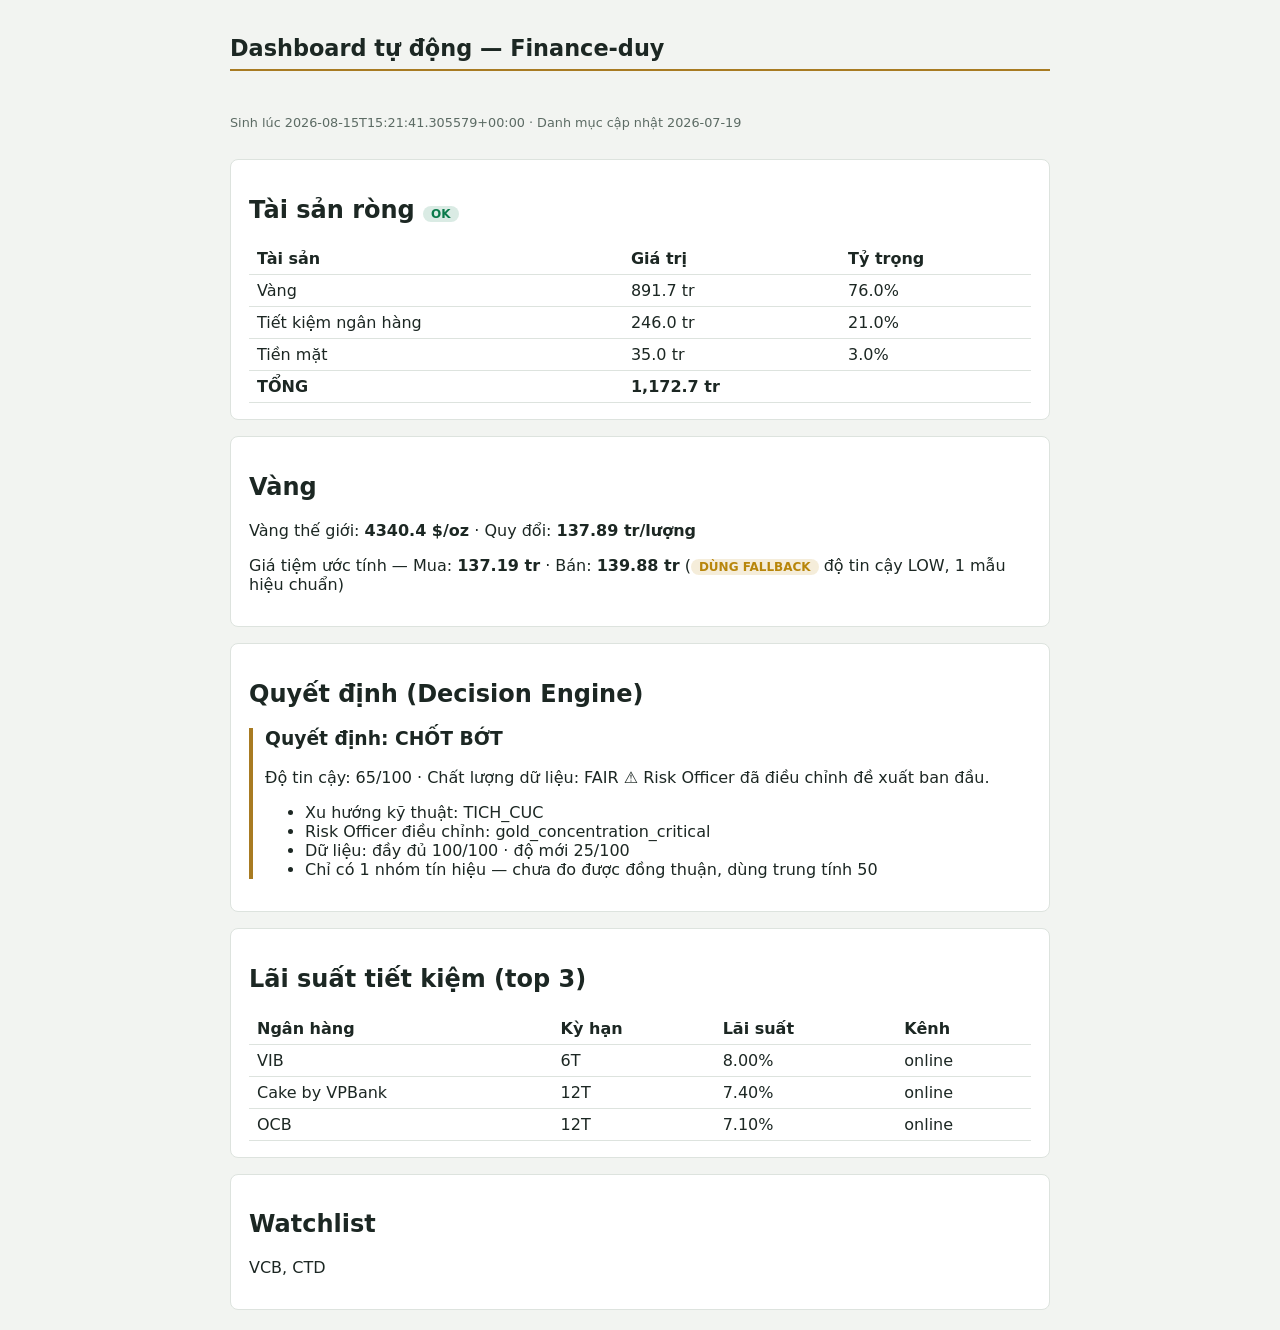
==== dashboard/auto_dashboard.html @ b8cb2273 "Khuyến nghị MUA cổ phiếu: từ "không thể" thành "có điều kiện" LỖI CẤU TRÚC: derive_initial_action ch" ====
<!doctype html>
<html lang="vi"><head><meta charset="utf-8">
<title>Dashboard tự động — Finance-duy</title>
<style>
:root{--bg:#F2F4F1;--surface:#fff;--ink:#1C2723;--muted:#5C6B64;--accent:#A87B22;--line:#DDE3DE;
--ok:#0B7A4B;--warn:#B8860B;--bad:#C2372F;}
@media (prefers-color-scheme: dark){:root{--bg:#0F1513;--surface:#161E1B;--ink:#E6EBE8;--muted:#93A29B;
--accent:#D4A94C;--line:#25302B;--ok:#3FBF87;--warn:#E0B84D;--bad:#E5685F;}}
body{background:var(--bg);color:var(--ink);font-family:system-ui,sans-serif;margin:0;padding:20px;}
.wrap{max-width:820px;margin:0 auto;display:flex;flex-direction:column;gap:16px;}
h1{font-size:1.4rem;border-bottom:2px solid var(--accent);padding-bottom:8px;}
section{background:var(--surface);border:1px solid var(--line);border-radius:8px;padding:16px 18px;}
table{width:100%;border-collapse:collapse;}
td,th{padding:6px 8px;border-bottom:1px solid var(--line);text-align:left;}
.num{font-variant-numeric:tabular-nums;}
.badge{display:inline-block;padding:1px 8px;border-radius:999px;font-size:.75rem;font-weight:600;}
.badge.ok{background:rgba(11,122,75,.15);color:var(--ok);}
.badge.warn{background:rgba(184,134,11,.15);color:var(--warn);}
.badge.bad{background:rgba(194,55,47,.15);color:var(--bad);}
.decision{border-left:4px solid var(--accent);padding-left:12px;}
.stamp{color:var(--muted);font-size:.8rem;}
</style></head><body><div class="wrap">
<h1>Dashboard tự động — Finance-duy</h1>
<p class="stamp">Sinh lúc 2026-08-15T15:21:41.305579+00:00 · Danh mục cập nhật 2026-07-19</p>

<section><h2>Tài sản ròng <span class="badge ok">OK</span></h2>
<table><tr><th>Tài sản</th><th>Giá trị</th><th>Tỷ trọng</th></tr><tr><td>Vàng</td><td class='num'>891.7 tr</td><td class='num'>76.0%</td></tr>
<tr><td>Tiết kiệm ngân hàng</td><td class='num'>246.0 tr</td><td class='num'>21.0%</td></tr>
<tr><td>Tiền mặt</td><td class='num'>35.0 tr</td><td class='num'>3.0%</td></tr>
<tr><td><strong>TỔNG</strong></td><td class='num'><strong>1,172.7 tr</strong></td><td></td></tr></table>
</section>

<section><h2>Vàng</h2><p>Vàng thế giới: <strong>4340.4 $/oz</strong> · Quy đổi: <strong>137.89 tr/lượng</strong></p><p>Giá tiệm ước tính — Mua: <strong>137.19 tr</strong> · Bán: <strong>139.88 tr</strong> (<span class="badge warn">DÙNG FALLBACK</span> độ tin cậy LOW, 1 mẫu hiệu chuẩn)</p></section>

<section><h2>Quyết định (Decision Engine)</h2><div class='decision'><h3>Quyết định: CHỐT BỚT</h3><p>Độ tin cậy: 65/100 · Chất lượng dữ liệu: FAIR ⚠️ Risk Officer đã điều chỉnh đề xuất ban đầu.</p><ul><li>Xu hướng kỹ thuật: TICH_CUC</li><li>Risk Officer điều chỉnh: gold_concentration_critical</li><li>Dữ liệu: đầy đủ 100/100 · độ mới 25/100</li><li>Chỉ có 1 nhóm tín hiệu — chưa đo được đồng thuận, dùng trung tính 50</li></ul></div></section>

<section><h2>Lãi suất tiết kiệm (top 3)</h2>
<table><tr><th>Ngân hàng</th><th>Kỳ hạn</th><th>Lãi suất</th><th>Kênh</th></tr><tr><td>VIB</td><td class='num'>6T</td><td class='num'>8.00%</td><td>online</td></tr>
<tr><td>Cake by VPBank</td><td class='num'>12T</td><td class='num'>7.40%</td><td>online</td></tr>
<tr><td>OCB</td><td class='num'>12T</td><td class='num'>7.10%</td><td>online</td></tr></table>
</section>

<section><h2>Watchlist</h2><p>VCB, CTD</p></section>

</div></body></html>
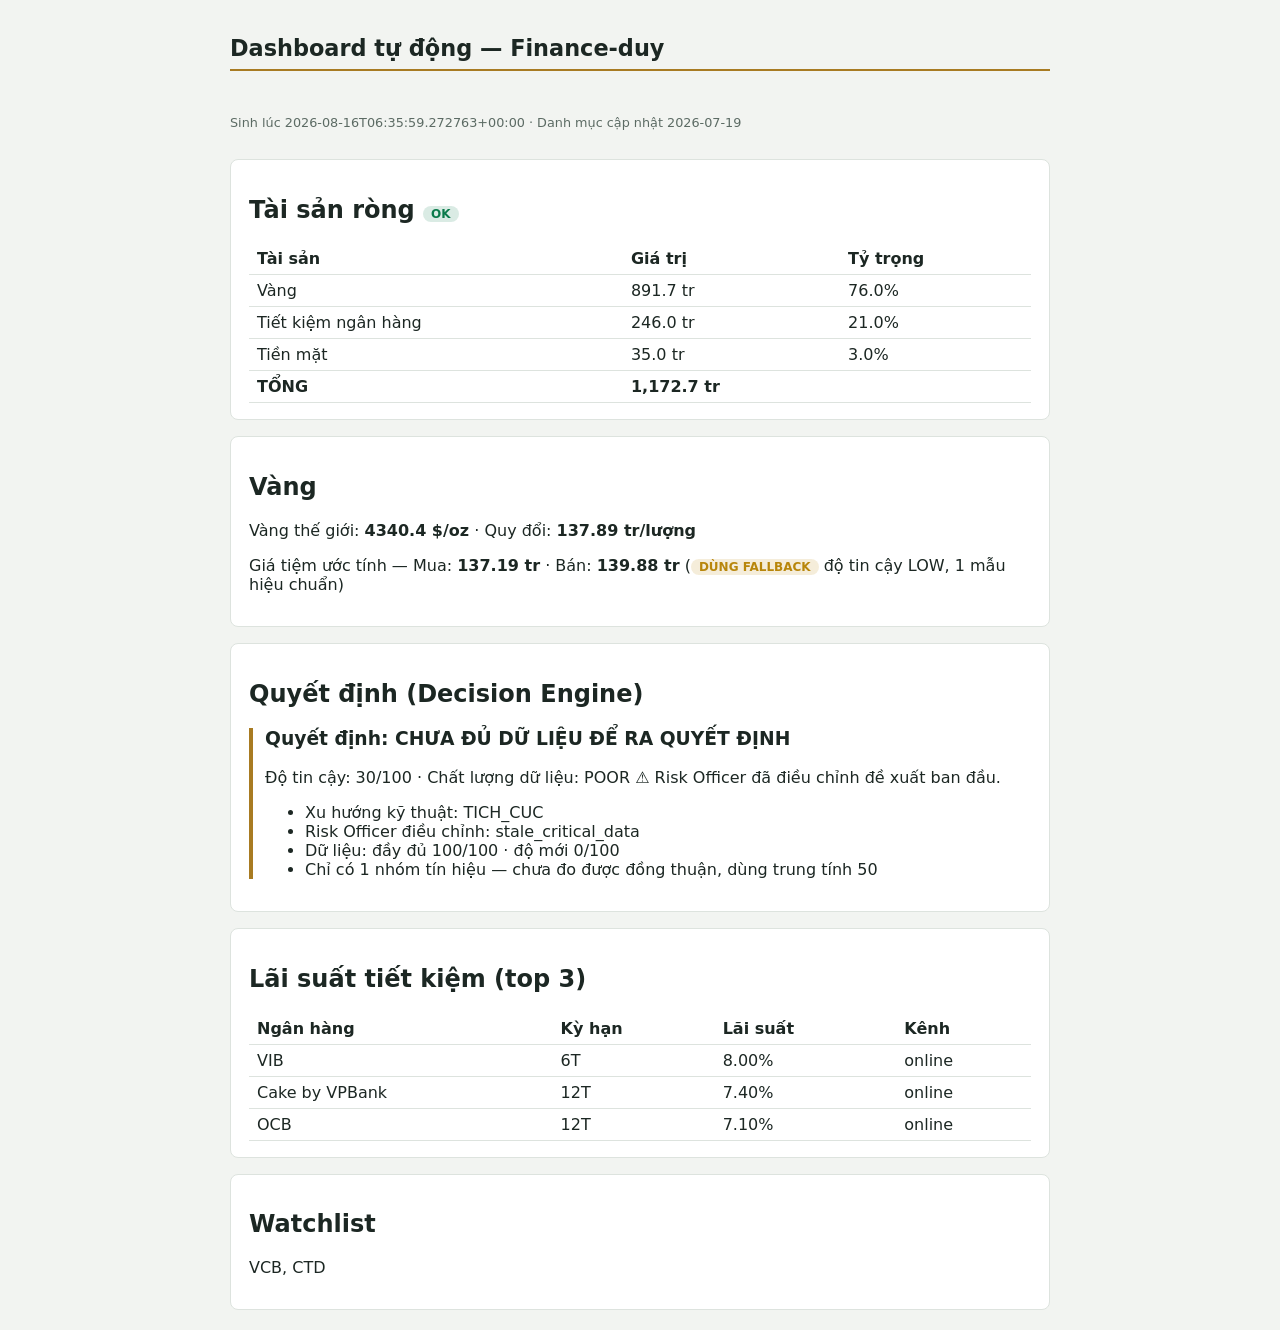
==== commit 4dee7b16: "Vòng đời vị thế: từ khuyến nghị MUA đến vị thế được quản lý Mở được nút MUA làm lộ ra năm lỗ hổng ph" ====
--- a/dashboard/auto_dashboard.html
+++ b/dashboard/auto_dashboard.html
@@ -21,7 +21,7 @@
 .stamp{color:var(--muted);font-size:.8rem;}
 </style></head><body><div class="wrap">
 <h1>Dashboard tự động — Finance-duy</h1>
-<p class="stamp">Sinh lúc 2026-08-15T15:21:41.305579+00:00 · Danh mục cập nhật 2026-07-19</p>
+<p class="stamp">Sinh lúc 2026-08-16T06:35:59.272763+00:00 · Danh mục cập nhật 2026-07-19</p>
 
 <section><h2>Tài sản ròng <span class="badge ok">OK</span></h2>
 <table><tr><th>Tài sản</th><th>Giá trị</th><th>Tỷ trọng</th></tr><tr><td>Vàng</td><td class='num'>891.7 tr</td><td class='num'>76.0%</td></tr>
@@ -32,7 +32,7 @@
 
 <section><h2>Vàng</h2><p>Vàng thế giới: <strong>4340.4 $/oz</strong> · Quy đổi: <strong>137.89 tr/lượng</strong></p><p>Giá tiệm ước tính — Mua: <strong>137.19 tr</strong> · Bán: <strong>139.88 tr</strong> (<span class="badge warn">DÙNG FALLBACK</span> độ tin cậy LOW, 1 mẫu hiệu chuẩn)</p></section>
 
-<section><h2>Quyết định (Decision Engine)</h2><div class='decision'><h3>Quyết định: CHỐT BỚT</h3><p>Độ tin cậy: 65/100 · Chất lượng dữ liệu: FAIR ⚠️ Risk Officer đã điều chỉnh đề xuất ban đầu.</p><ul><li>Xu hướng kỹ thuật: TICH_CUC</li><li>Risk Officer điều chỉnh: gold_concentration_critical</li><li>Dữ liệu: đầy đủ 100/100 · độ mới 25/100</li><li>Chỉ có 1 nhóm tín hiệu — chưa đo được đồng thuận, dùng trung tính 50</li></ul></div></section>
+<section><h2>Quyết định (Decision Engine)</h2><div class='decision'><h3>Quyết định: CHƯA ĐỦ DỮ LIỆU ĐỂ RA QUYẾT ĐỊNH</h3><p>Độ tin cậy: 30/100 · Chất lượng dữ liệu: POOR ⚠️ Risk Officer đã điều chỉnh đề xuất ban đầu.</p><ul><li>Xu hướng kỹ thuật: TICH_CUC</li><li>Risk Officer điều chỉnh: stale_critical_data</li><li>Dữ liệu: đầy đủ 100/100 · độ mới 0/100</li><li>Chỉ có 1 nhóm tín hiệu — chưa đo được đồng thuận, dùng trung tính 50</li></ul></div></section>
 
 <section><h2>Lãi suất tiết kiệm (top 3)</h2>
 <table><tr><th>Ngân hàng</th><th>Kỳ hạn</th><th>Lãi suất</th><th>Kênh</th></tr><tr><td>VIB</td><td class='num'>6T</td><td class='num'>8.00%</td><td>online</td></tr>
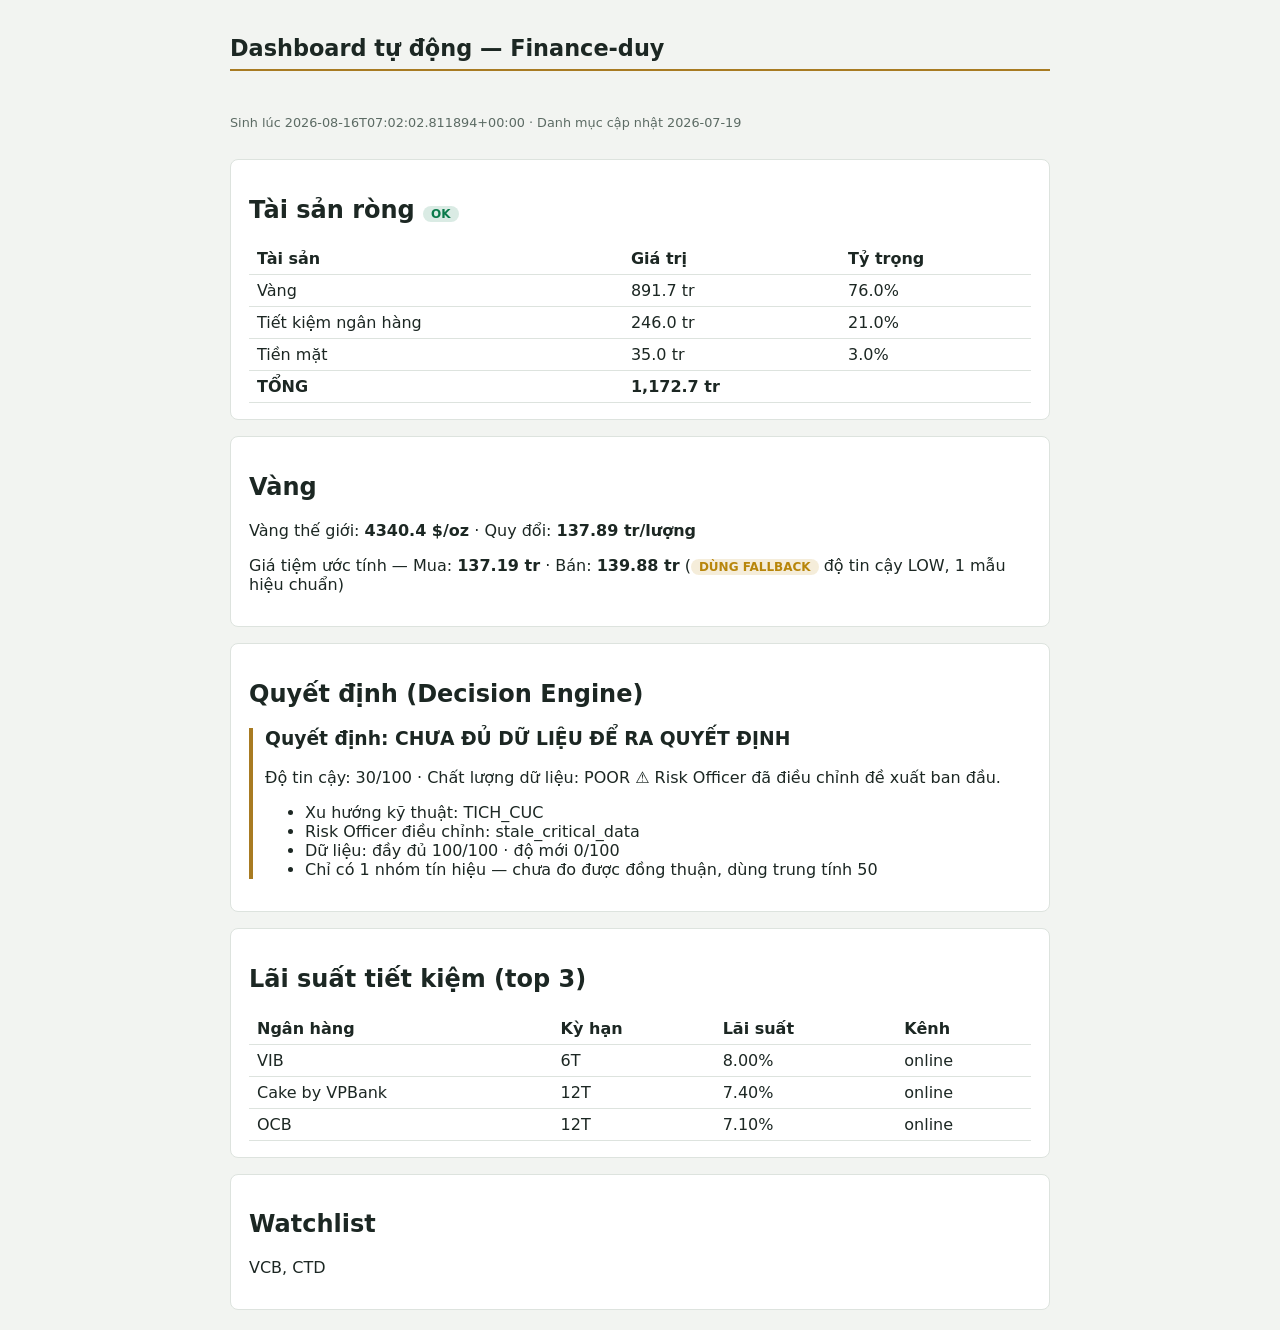
==== commit d6b2244d: "Tính thuế phí giao dịch và cổ tức vào khuyến nghị mua cổ phiếu Rào lợi suất dựng ở lượt trước so tiề" ====
--- a/dashboard/auto_dashboard.html
+++ b/dashboard/auto_dashboard.html
@@ -21,7 +21,7 @@
 .stamp{color:var(--muted);font-size:.8rem;}
 </style></head><body><div class="wrap">
 <h1>Dashboard tự động — Finance-duy</h1>
-<p class="stamp">Sinh lúc 2026-08-16T06:35:59.272763+00:00 · Danh mục cập nhật 2026-07-19</p>
+<p class="stamp">Sinh lúc 2026-08-16T07:02:02.811894+00:00 · Danh mục cập nhật 2026-07-19</p>
 
 <section><h2>Tài sản ròng <span class="badge ok">OK</span></h2>
 <table><tr><th>Tài sản</th><th>Giá trị</th><th>Tỷ trọng</th></tr><tr><td>Vàng</td><td class='num'>891.7 tr</td><td class='num'>76.0%</td></tr>
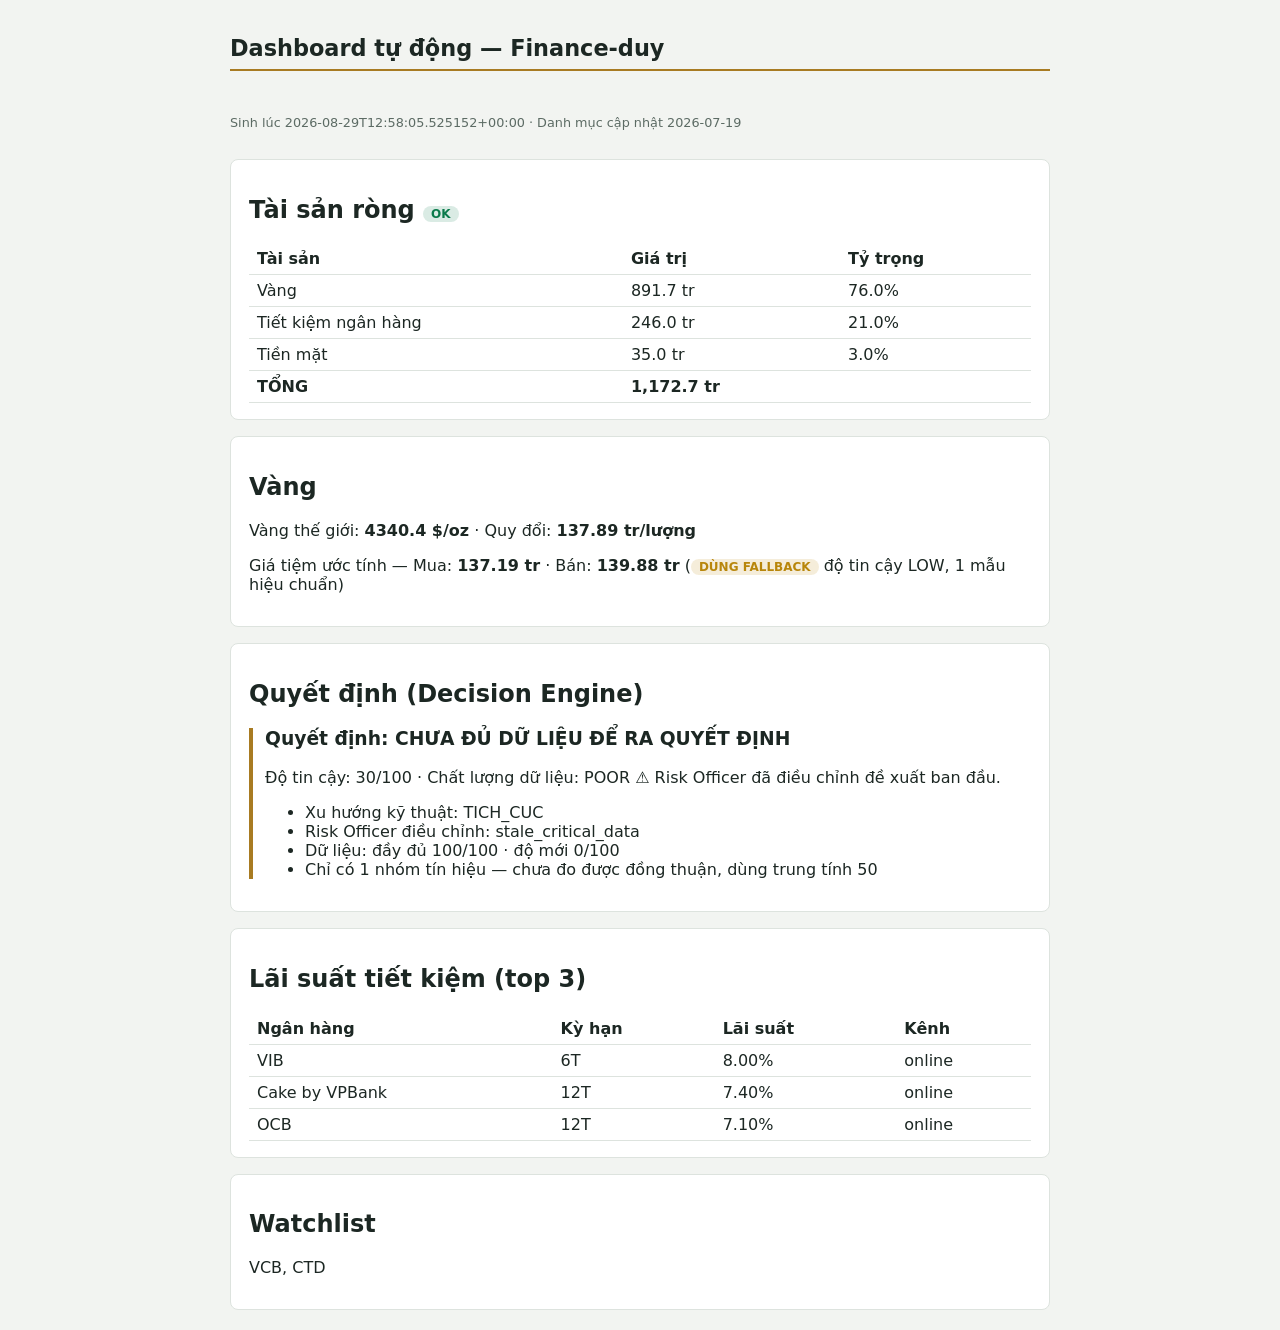
==== commit 00f90ae7: "Dữ liệu cũ phải chặn được khuyến nghị cổ phiếu, đúng như nó đang chặn vàng Cùng một lần chạy ngày 29" ====
--- a/dashboard/auto_dashboard.html
+++ b/dashboard/auto_dashboard.html
@@ -21,7 +21,7 @@
 .stamp{color:var(--muted);font-size:.8rem;}
 </style></head><body><div class="wrap">
 <h1>Dashboard tự động — Finance-duy</h1>
-<p class="stamp">Sinh lúc 2026-08-16T07:02:02.811894+00:00 · Danh mục cập nhật 2026-07-19</p>
+<p class="stamp">Sinh lúc 2026-08-29T12:58:05.525152+00:00 · Danh mục cập nhật 2026-07-19</p>
 
 <section><h2>Tài sản ròng <span class="badge ok">OK</span></h2>
 <table><tr><th>Tài sản</th><th>Giá trị</th><th>Tỷ trọng</th></tr><tr><td>Vàng</td><td class='num'>891.7 tr</td><td class='num'>76.0%</td></tr>
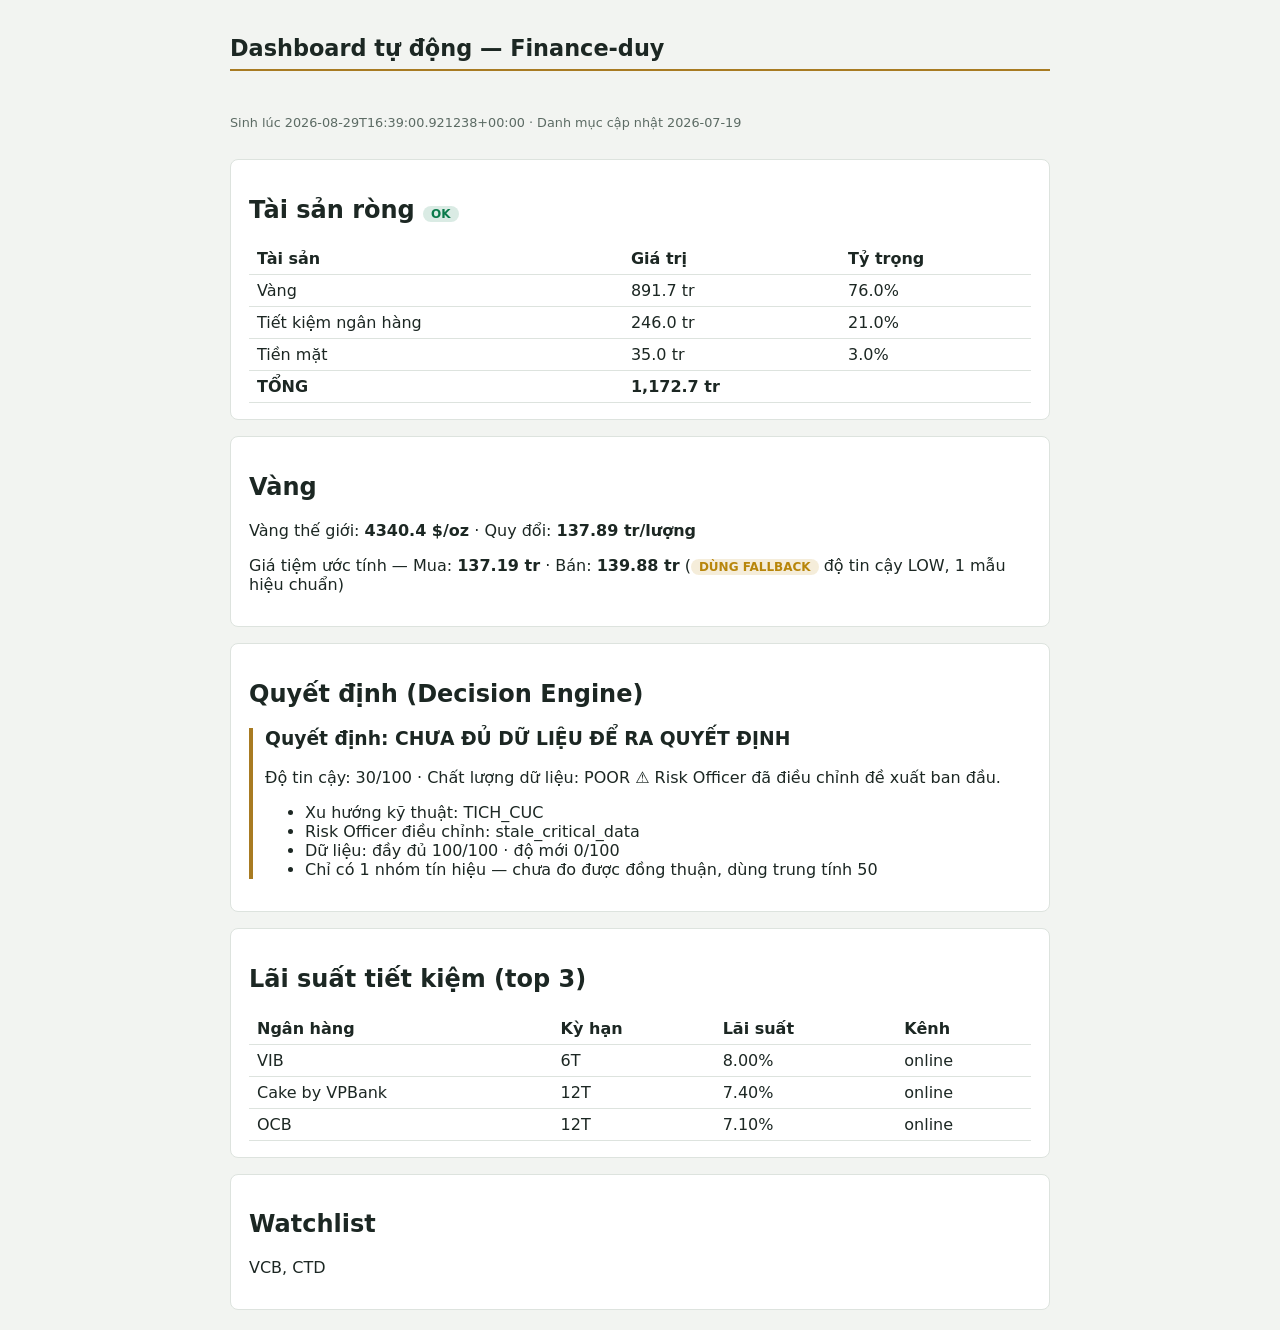
==== commit 79260a5b: "Rà soát toàn hệ thống: bốn lỗi, ba trong đó chỉ lộ ra khi CHẠY thật 1. fetch_market_snapshot.py ghi " ====
--- a/dashboard/auto_dashboard.html
+++ b/dashboard/auto_dashboard.html
@@ -21,7 +21,7 @@
 .stamp{color:var(--muted);font-size:.8rem;}
 </style></head><body><div class="wrap">
 <h1>Dashboard tự động — Finance-duy</h1>
-<p class="stamp">Sinh lúc 2026-08-29T12:58:05.525152+00:00 · Danh mục cập nhật 2026-07-19</p>
+<p class="stamp">Sinh lúc 2026-08-29T16:39:00.921238+00:00 · Danh mục cập nhật 2026-07-19</p>
 
 <section><h2>Tài sản ròng <span class="badge ok">OK</span></h2>
 <table><tr><th>Tài sản</th><th>Giá trị</th><th>Tỷ trọng</th></tr><tr><td>Vàng</td><td class='num'>891.7 tr</td><td class='num'>76.0%</td></tr>
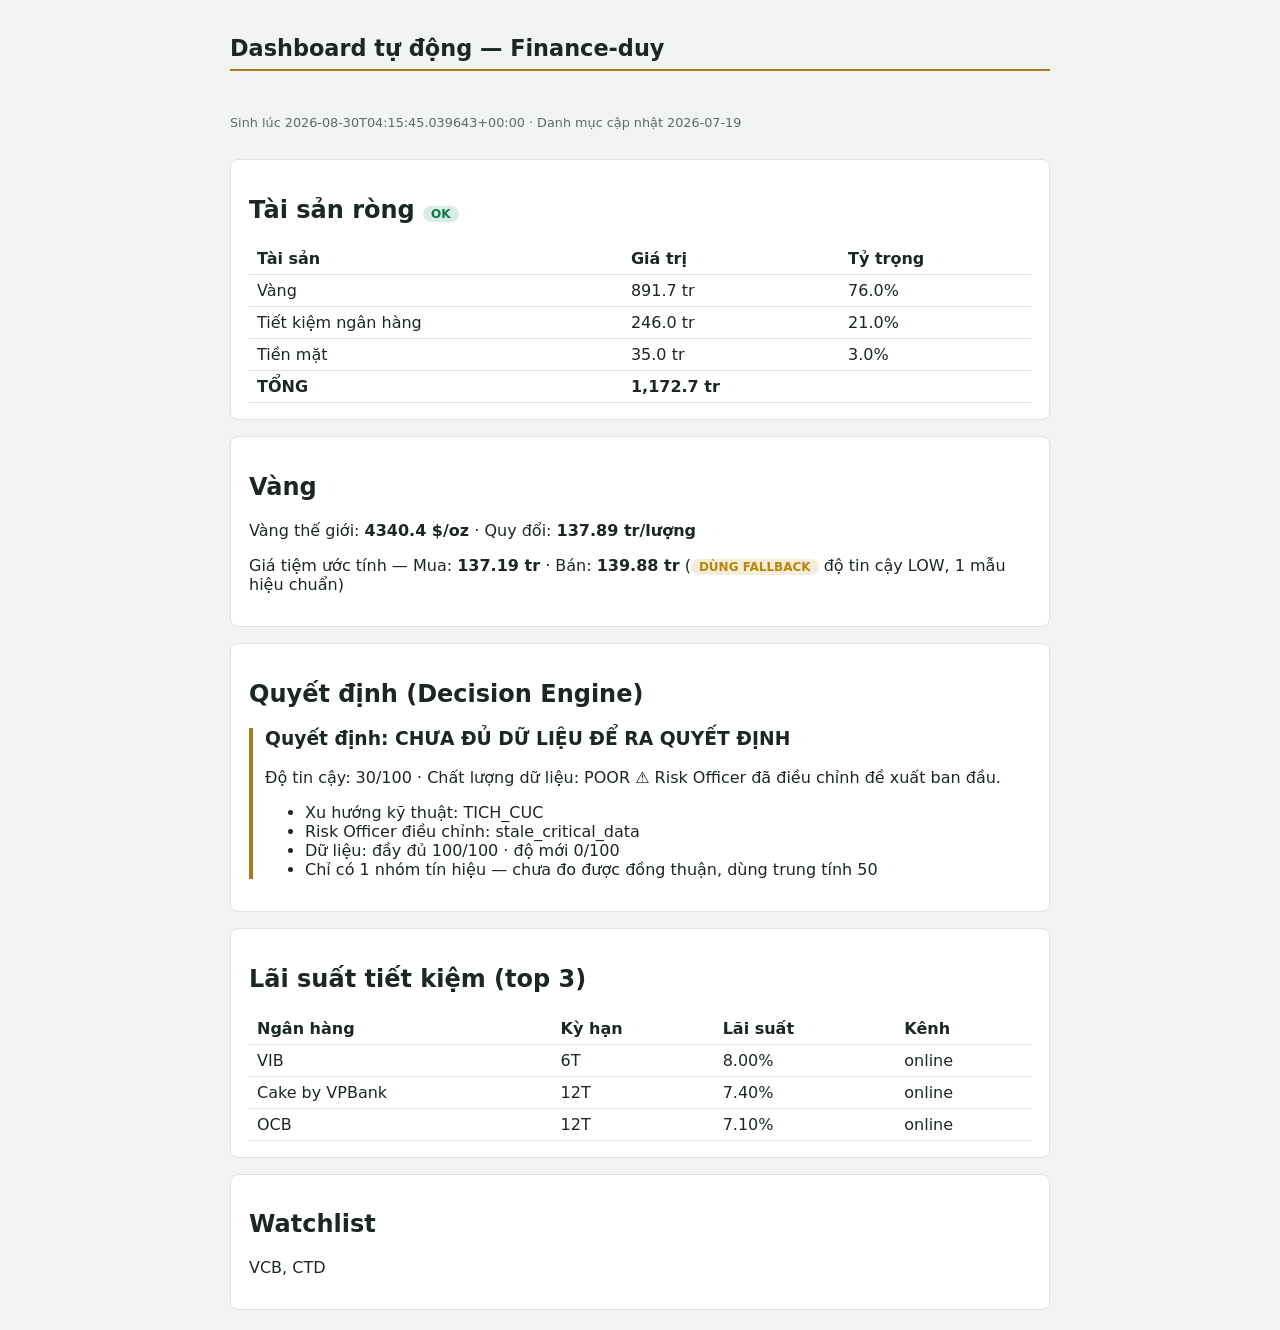
==== commit b4db3ac7: "Backtest tự chấm điểm mình cao hơn thực tế scripts/backtest.py tính lợi nhuận sau chi phí bằng công " ====
--- a/dashboard/auto_dashboard.html
+++ b/dashboard/auto_dashboard.html
@@ -21,7 +21,7 @@
 .stamp{color:var(--muted);font-size:.8rem;}
 </style></head><body><div class="wrap">
 <h1>Dashboard tự động — Finance-duy</h1>
-<p class="stamp">Sinh lúc 2026-08-29T16:39:00.921238+00:00 · Danh mục cập nhật 2026-07-19</p>
+<p class="stamp">Sinh lúc 2026-08-30T04:15:45.039643+00:00 · Danh mục cập nhật 2026-07-19</p>
 
 <section><h2>Tài sản ròng <span class="badge ok">OK</span></h2>
 <table><tr><th>Tài sản</th><th>Giá trị</th><th>Tỷ trọng</th></tr><tr><td>Vàng</td><td class='num'>891.7 tr</td><td class='num'>76.0%</td></tr>
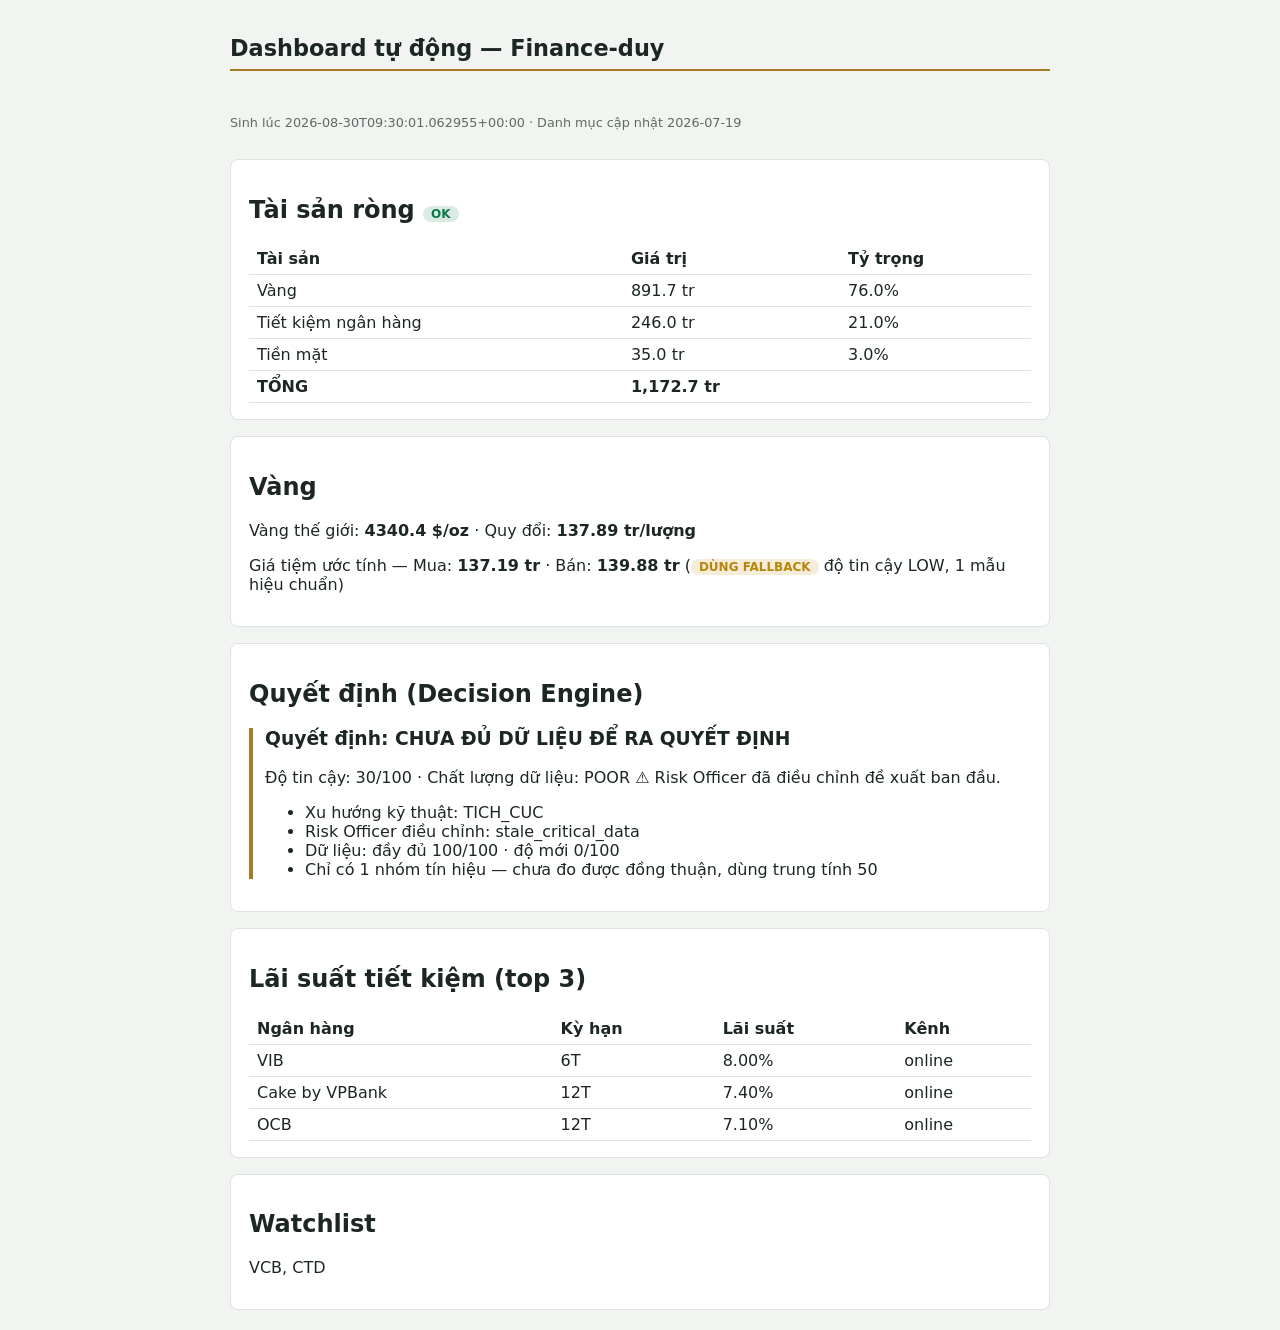
==== commit d854096c: "Thước đo độ chính xác đang tự bảo vệ mình scripts/review.py trên dữ liệu thật: "đã chấm điểm 0", acc" ====
--- a/dashboard/auto_dashboard.html
+++ b/dashboard/auto_dashboard.html
@@ -21,7 +21,7 @@
 .stamp{color:var(--muted);font-size:.8rem;}
 </style></head><body><div class="wrap">
 <h1>Dashboard tự động — Finance-duy</h1>
-<p class="stamp">Sinh lúc 2026-08-30T04:15:45.039643+00:00 · Danh mục cập nhật 2026-07-19</p>
+<p class="stamp">Sinh lúc 2026-08-30T09:30:01.062955+00:00 · Danh mục cập nhật 2026-07-19</p>
 
 <section><h2>Tài sản ròng <span class="badge ok">OK</span></h2>
 <table><tr><th>Tài sản</th><th>Giá trị</th><th>Tỷ trọng</th></tr><tr><td>Vàng</td><td class='num'>891.7 tr</td><td class='num'>76.0%</td></tr>
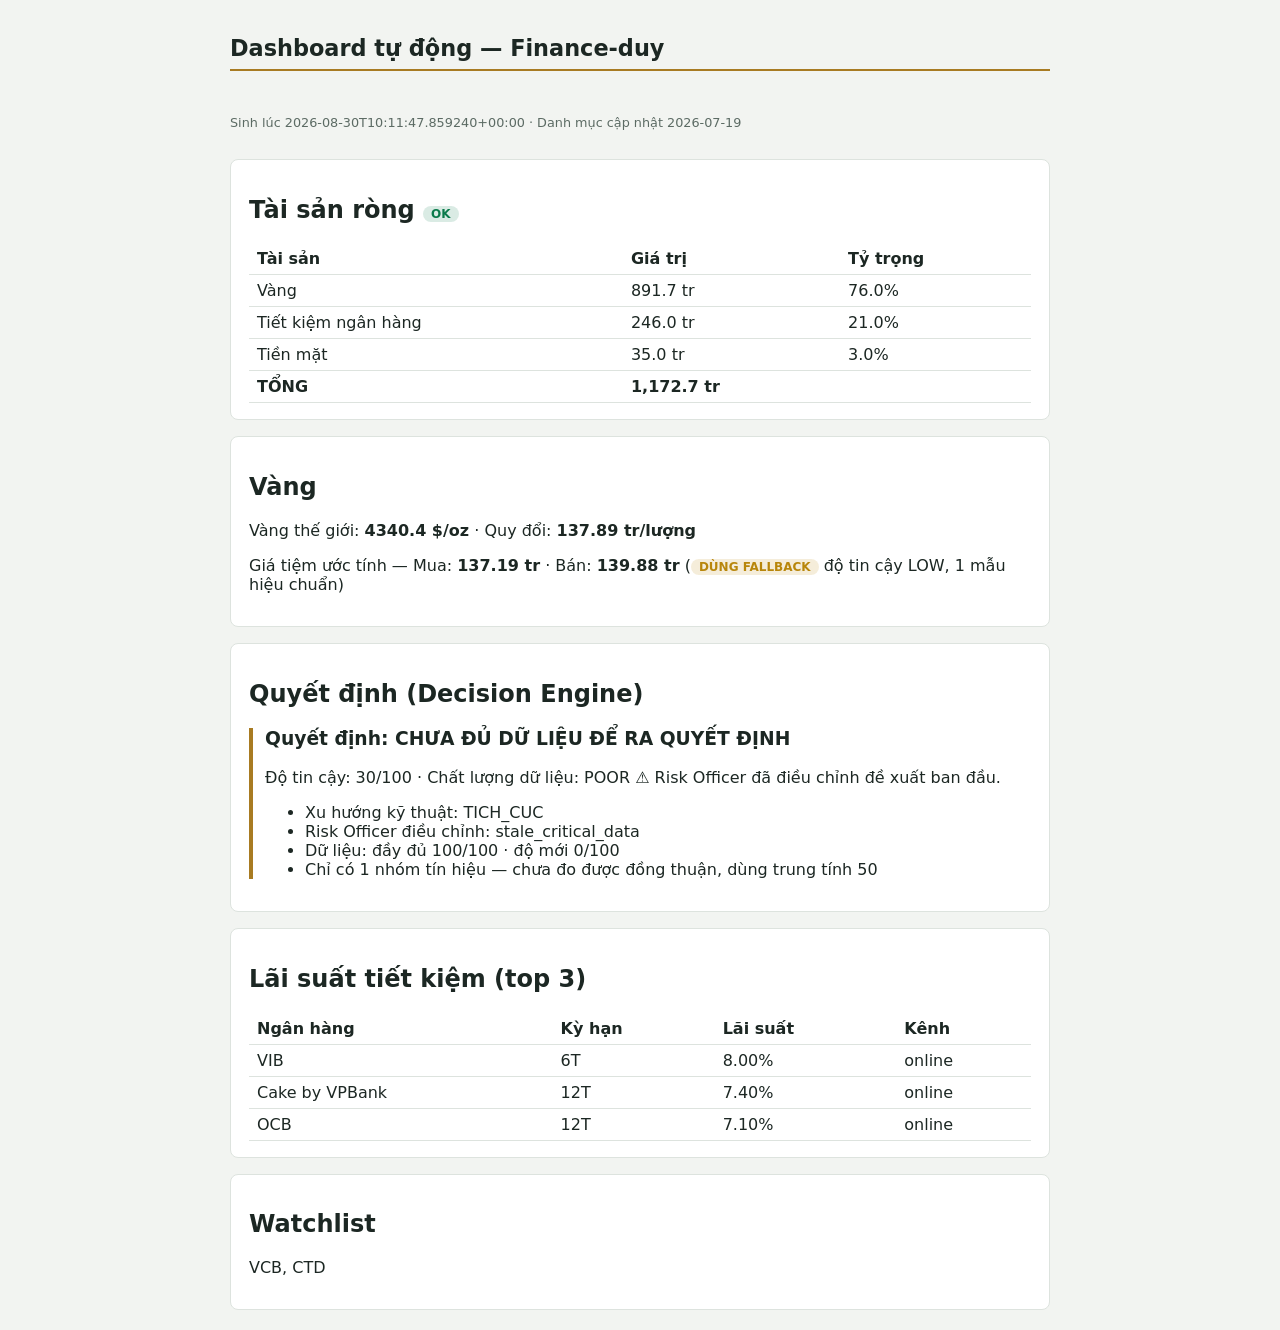
==== commit a22284bb: "Quỹ khẩn cấp bị chừa hai lần — 2,4 tr/năm lãi bỏ lỡ config/risk_limits.yaml khai minimum_cash_buffer" ====
--- a/dashboard/auto_dashboard.html
+++ b/dashboard/auto_dashboard.html
@@ -21,7 +21,7 @@
 .stamp{color:var(--muted);font-size:.8rem;}
 </style></head><body><div class="wrap">
 <h1>Dashboard tự động — Finance-duy</h1>
-<p class="stamp">Sinh lúc 2026-08-30T09:30:01.062955+00:00 · Danh mục cập nhật 2026-07-19</p>
+<p class="stamp">Sinh lúc 2026-08-30T10:11:47.859240+00:00 · Danh mục cập nhật 2026-07-19</p>
 
 <section><h2>Tài sản ròng <span class="badge ok">OK</span></h2>
 <table><tr><th>Tài sản</th><th>Giá trị</th><th>Tỷ trọng</th></tr><tr><td>Vàng</td><td class='num'>891.7 tr</td><td class='num'>76.0%</td></tr>
